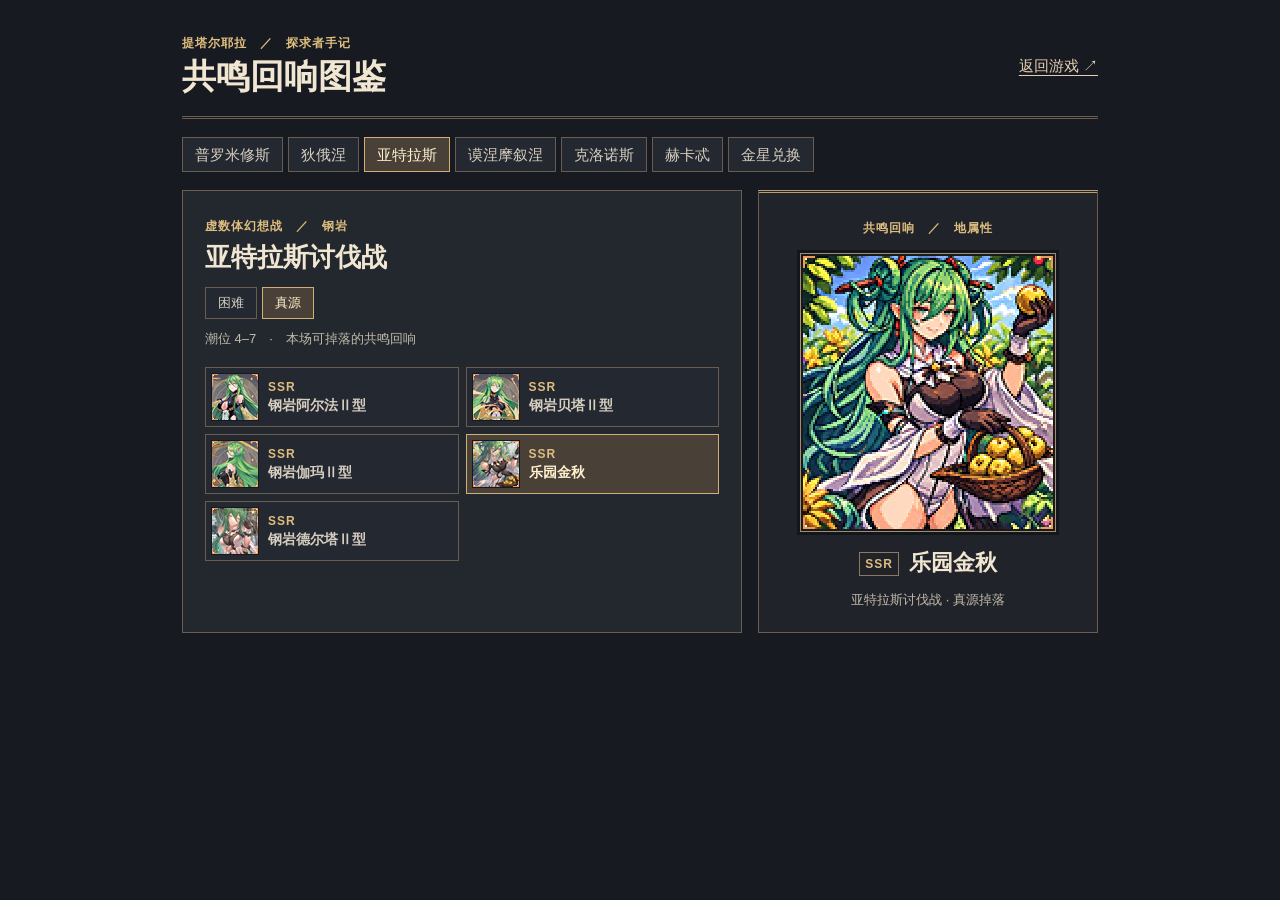
==== echoes.html @ 63feef03 "Publish current Glala browser demo" ====
<!doctype html>
<html lang="zh-CN"><meta charset="utf-8"><meta name="viewport" content="width=device-width,initial-scale=1">
<title>共鸣回响图鉴 · 格拉拉的探求手记</title>
<link rel="stylesheet" href="frontend/styles/echo-archive.css">
<body><main><header><div><small>提塔尔耶拉　／　探求者手记</small><h1>共鸣回响图鉴</h1></div><a href="index.html">返回游戏 ↗</a></header>
<nav class="sources" aria-label="回响来源"></nav>
<div class="layout"><section class="list"><small id="kicker"></small><h2 id="heading"></h2><div class="modes" aria-label="讨伐难度"></div><p id="description"></p><div id="cards"></div></section>
<section class="folio" aria-live="polite"><small id="series"></small><canvas id="illustration"></canvas><div class="legend"><span id="rarity"></span><h2 id="title"></h2></div><p id="origin"></p></section></div>
</main><script src="content/catalog.js"></script><script src="frontend/art/reliquary.js"></script><script src="frontend/ui/echo-archive.js"></script></body></html>
---- frontend/styles/echo-archive.css ----
:root{color-scheme:dark;--gold:#dfbd7f;--line:#6a5c4e;--ink:#19212a}*{box-sizing:border-box}
body{margin:0;background:#171b21;color:#f0e6d1;font:15px/1.55 "Microsoft YaHei",sans-serif}
main{max-width:1012px;margin:auto;padding:30px clamp(14px,4vw,48px)}
header,.layout,.sources,.modes,.legend{display:flex}header,.legend{align-items:center;justify-content:space-between}
header{border-bottom:3px double var(--line);padding:0 0 14px}h1,h2{font-family:SimSun,serif;margin:4px 0;line-height:1.2}h1{font-size:34px}
small,.legend span{font:700 12px/1.5 "Microsoft YaHei",sans-serif;letter-spacing:.08em;color:var(--gold)}
a{color:#e5ceb0;text-underline-offset:4px}.sources,.modes{flex-wrap:wrap;gap:5px}.sources{margin:18px 0}
button{font:inherit;cursor:pointer;color:#d6cec0;border:1px solid var(--line);background:#242830;padding:5px 12px}
button:hover,button:focus-visible,a:focus-visible{outline:2px solid #bba77b;outline-offset:1px}
button[aria-pressed=true]{color:#fff0cd;background:#494038;border-color:#d3af75}
.layout{gap:16px;align-items:stretch}.list,.folio{min-width:0;border:1px solid var(--line);background:#22282e;padding:22px}
.list{flex:1.4}.folio{flex:.8;text-align:center;background:#20242a;border-top:3px double #ba9e69}
.list h2{font-size:26px;margin:5px 0 14px}.modes button{font-size:13px}
p{font-size:13px;color:#c3baab;margin:10px 0 18px}#cards{display:grid;grid-template-columns:repeat(2,minmax(0,1fr));gap:7px}
#cards button{display:flex;align-items:center;text-align:left;padding:5px;gap:9px;min-height:60px}
#cards canvas{width:48px;height:48px;flex:none}canvas{image-rendering:pixelated}
#cards span{min-width:0}#cards b,#cards small{display:block}#cards b{font:700 14px/1.4 SimSun,serif}
#illustration{display:block;width:min(100%,256px);height:auto;margin:14px auto;border:1px solid #a88b67;box-shadow:0 0 0 3px #12171c}
.legend{justify-content:center;gap:10px}.legend span{border:1px solid #8f795d;padding:2px 5px}.legend h2{font-size:22px}
.folio p{margin:9px 0 0}@media(max-width:700px){.layout{flex-direction:column}.folio{order:-1}#illustration{width:128px}.list,.folio{padding:14px}main{padding-top:16px}.sources{margin:10px 0}.sources button{padding:3px 8px}}
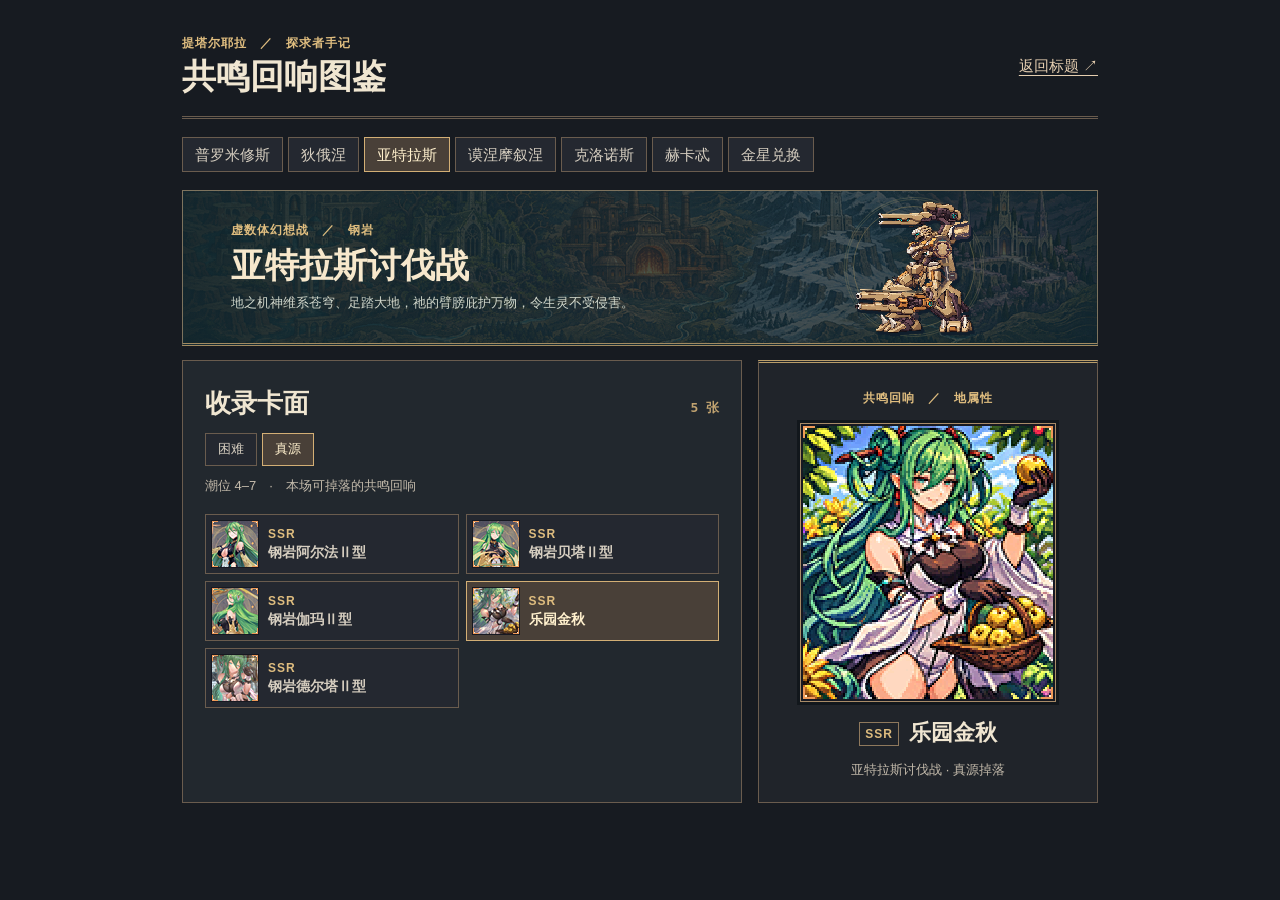
==== commit b287d1db: "Update world map artwork, expedition UI and echo archive" ====
--- a/echoes.html
+++ b/echoes.html
@@ -2,8 +2,9 @@
 <html lang="zh-CN"><meta charset="utf-8"><meta name="viewport" content="width=device-width,initial-scale=1">
 <title>共鸣回响图鉴 · 格拉拉的探求手记</title>
 <link rel="stylesheet" href="frontend/styles/echo-archive.css">
-<body><main><header><div><small>提塔尔耶拉　／　探求者手记</small><h1>共鸣回响图鉴</h1></div><a href="index.html">返回游戏 ↗</a></header>
+<body><main><header><div><small>提塔尔耶拉　／　探求者手记</small><h1>共鸣回响图鉴</h1></div><a href="index.html">返回标题 ↗</a></header>
 <nav class="sources" aria-label="回响来源"></nav>
-<div class="layout"><section class="list"><small id="kicker"></small><h2 id="heading"></h2><div class="modes" aria-label="讨伐难度"></div><p id="description"></p><div id="cards"></div></section>
+<section class="specimen" aria-label="回响来源档案"><div class="specimen-copy"><small id="kicker"></small><h2 id="heading"></h2><p id="lore"></p></div><figure id="source-plate"></figure></section>
+<div class="layout"><section class="list"><div class="pool-head"><h2>收录卡面</h2><span id="count"></span></div><div class="modes" aria-label="讨伐难度"></div><p id="description"></p><div id="cards"></div></section>
 <section class="folio" aria-live="polite"><small id="series"></small><canvas id="illustration"></canvas><div class="legend"><span id="rarity"></span><h2 id="title"></h2></div><p id="origin"></p></section></div>
-</main><script src="content/catalog.js"></script><script src="frontend/art/reliquary.js"></script><script src="frontend/ui/echo-archive.js"></script></body></html>
+</main><script src="content/catalog.js"></script><script src="frontend/art/world-folio.js"></script><script src="frontend/art/reliquary.js"></script><script src="frontend/ui/echo-archive.js"></script></body></html>
--- a/frontend/styles/echo-archive.css
+++ b/frontend/styles/echo-archive.css
@@ -18,3 +18,12 @@
 #illustration{display:block;width:min(100%,256px);height:auto;margin:14px auto;border:1px solid #a88b67;box-shadow:0 0 0 3px #12171c}
 .legend{justify-content:center;gap:10px}.legend span{border:1px solid #8f795d;padding:2px 5px}.legend h2{font-size:22px}
 .folio p{margin:9px 0 0}@media(max-width:700px){.layout{flex-direction:column}.folio{order:-1}#illustration{width:128px}.list,.folio{padding:14px}main{padding-top:16px}.sources{margin:10px 0}.sources button{padding:3px 8px}}
+.specimen{position:relative;isolation:isolate;display:flex;align-items:center;justify-content:space-between;gap:18px;background:#162a32;overflow:hidden;min-height:145px;padding:10px clamp(18px,4vw,48px);border:1px solid #7d735e;border-bottom:3px double #a18a60}
+.specimen::before{content:"";position:absolute;inset:0;z-index:-1;background:linear-gradient(90deg,#11252cee,#18282fc7 48%,#10252cbf),url(../art/world-folio/itinerary.png) center 48%/cover;image-rendering:pixelated}
+.specimen-copy{max-width:57%}.specimen-copy h2{margin:6px 0;font-size:clamp(22px,3vw,34px);color:#f7e8cc}.specimen-copy p{margin:5px 0;color:#d1d7cb}
+#source-plate{position:relative;display:grid;place-items:center;align-self:stretch;width:33%;margin:0}
+#source-plate::before{content:"";position:absolute;z-index:-1;width:120px;aspect-ratio:1;border-radius:50%;border:1px solid #b69c625f;outline:3px double #a4966640;outline-offset:6px}
+#source-plate img{display:block;max-width:100%;height:132px;object-fit:contain;image-rendering:pixelated;filter:drop-shadow(2px 3px #101e2c)}
+#source-plate .exchange-seal{height:85px}.pool-head{display:flex;align-items:baseline;justify-content:space-between}.pool-head span{font:700 13px monospace;color:#c1a370}
+body .layout{margin-top:14px}.folio{position:relative}.modes[hidden]{display:none}
+@media(max-width:700px){.specimen{min-height:107px;padding:8px 12px}.specimen-copy{max-width:61%}#source-plate img{height:103px}.specimen-copy p{font-size:12px}.layout #cards{grid-template-columns:repeat(auto-fit,minmax(126px,1fr))}}
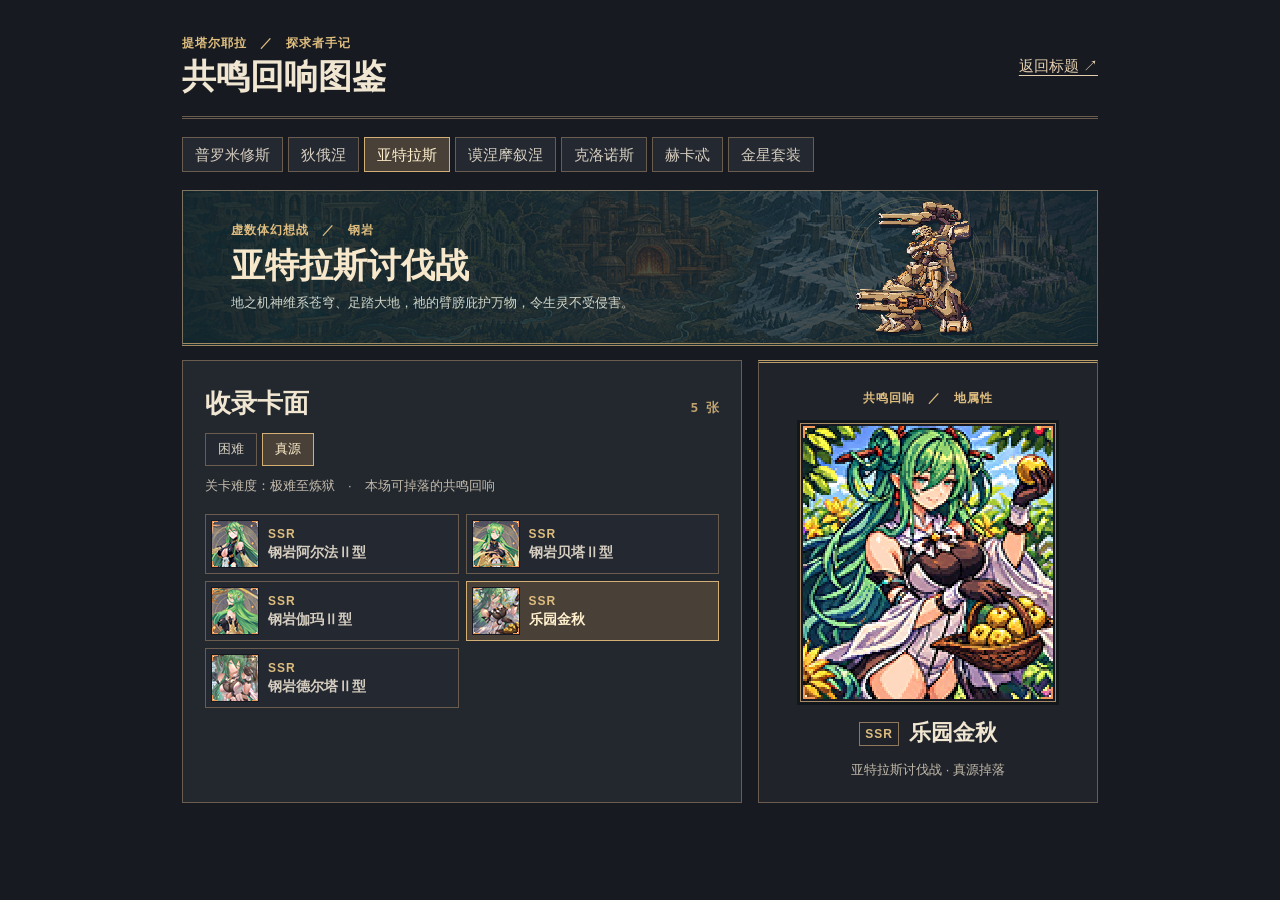
==== commit 4191f3a8: "Update combat, loot, echo archive and expedition content" ====
--- a/echoes.html
+++ b/echoes.html
@@ -7,4 +7,4 @@
 <section class="specimen" aria-label="回响来源档案"><div class="specimen-copy"><small id="kicker"></small><h2 id="heading"></h2><p id="lore"></p></div><figure id="source-plate"></figure></section>
 <div class="layout"><section class="list"><div class="pool-head"><h2>收录卡面</h2><span id="count"></span></div><div class="modes" aria-label="讨伐难度"></div><p id="description"></p><div id="cards"></div></section>
 <section class="folio" aria-live="polite"><small id="series"></small><canvas id="illustration"></canvas><div class="legend"><span id="rarity"></span><h2 id="title"></h2></div><p id="origin"></p></section></div>
-</main><script src="content/catalog.js"></script><script src="frontend/art/world-folio.js"></script><script src="frontend/art/reliquary.js"></script><script src="frontend/ui/echo-archive.js"></script></body></html>
+</main><script src="content/catalog.js"></script><script src="frontend/art/world-folio.js"></script><script src="frontend/art/reliquary.js"></script><script src="shared/loot.js"></script><script src="frontend/ui/echo-archive.js"></script></body></html>
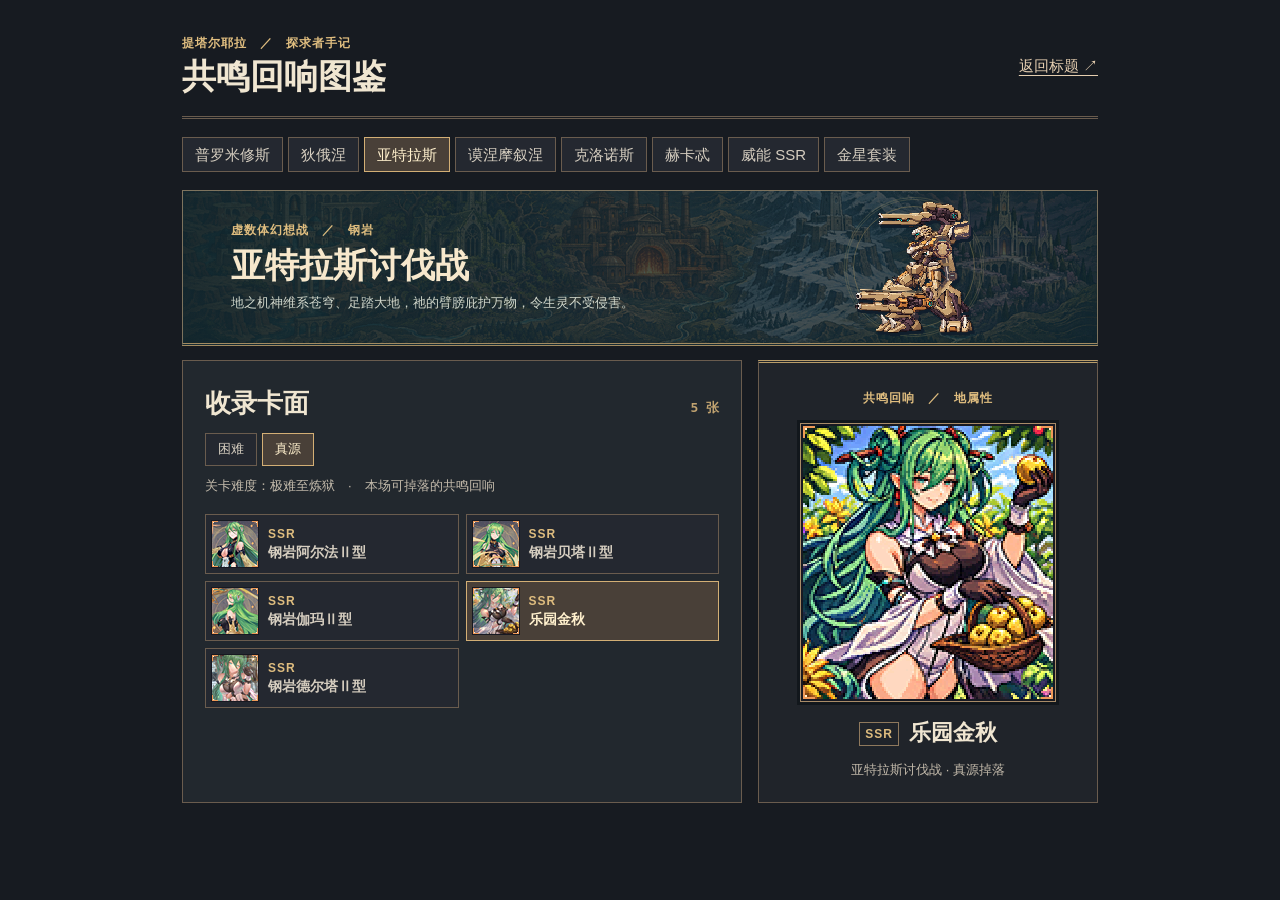
==== commit a0194bb5: "Publish shared skill library, combat and echo updates" ====
--- a/echoes.html
+++ b/echoes.html
@@ -7,4 +7,4 @@
 <section class="specimen" aria-label="回响来源档案"><div class="specimen-copy"><small id="kicker"></small><h2 id="heading"></h2><p id="lore"></p></div><figure id="source-plate"></figure></section>
 <div class="layout"><section class="list"><div class="pool-head"><h2>收录卡面</h2><span id="count"></span></div><div class="modes" aria-label="讨伐难度"></div><p id="description"></p><div id="cards"></div></section>
 <section class="folio" aria-live="polite"><small id="series"></small><canvas id="illustration"></canvas><div class="legend"><span id="rarity"></span><h2 id="title"></h2></div><p id="origin"></p></section></div>
-</main><script src="content/catalog.js"></script><script src="frontend/art/world-folio.js"></script><script src="frontend/art/reliquary.js"></script><script src="shared/loot.js"></script><script src="frontend/ui/echo-archive.js"></script></body></html>
+</main><script src="content/catalog.js"></script><script src="frontend/art/world-folio.js"></script><script src="frontend/art/reliquary.js"></script><script src="shared/skills/echo-modifiers.js"></script><script src="shared/skills/echo-sets.js"></script><script src="shared/loot.js"></script><script src="frontend/ui/echo-archive.js"></script></body></html>
